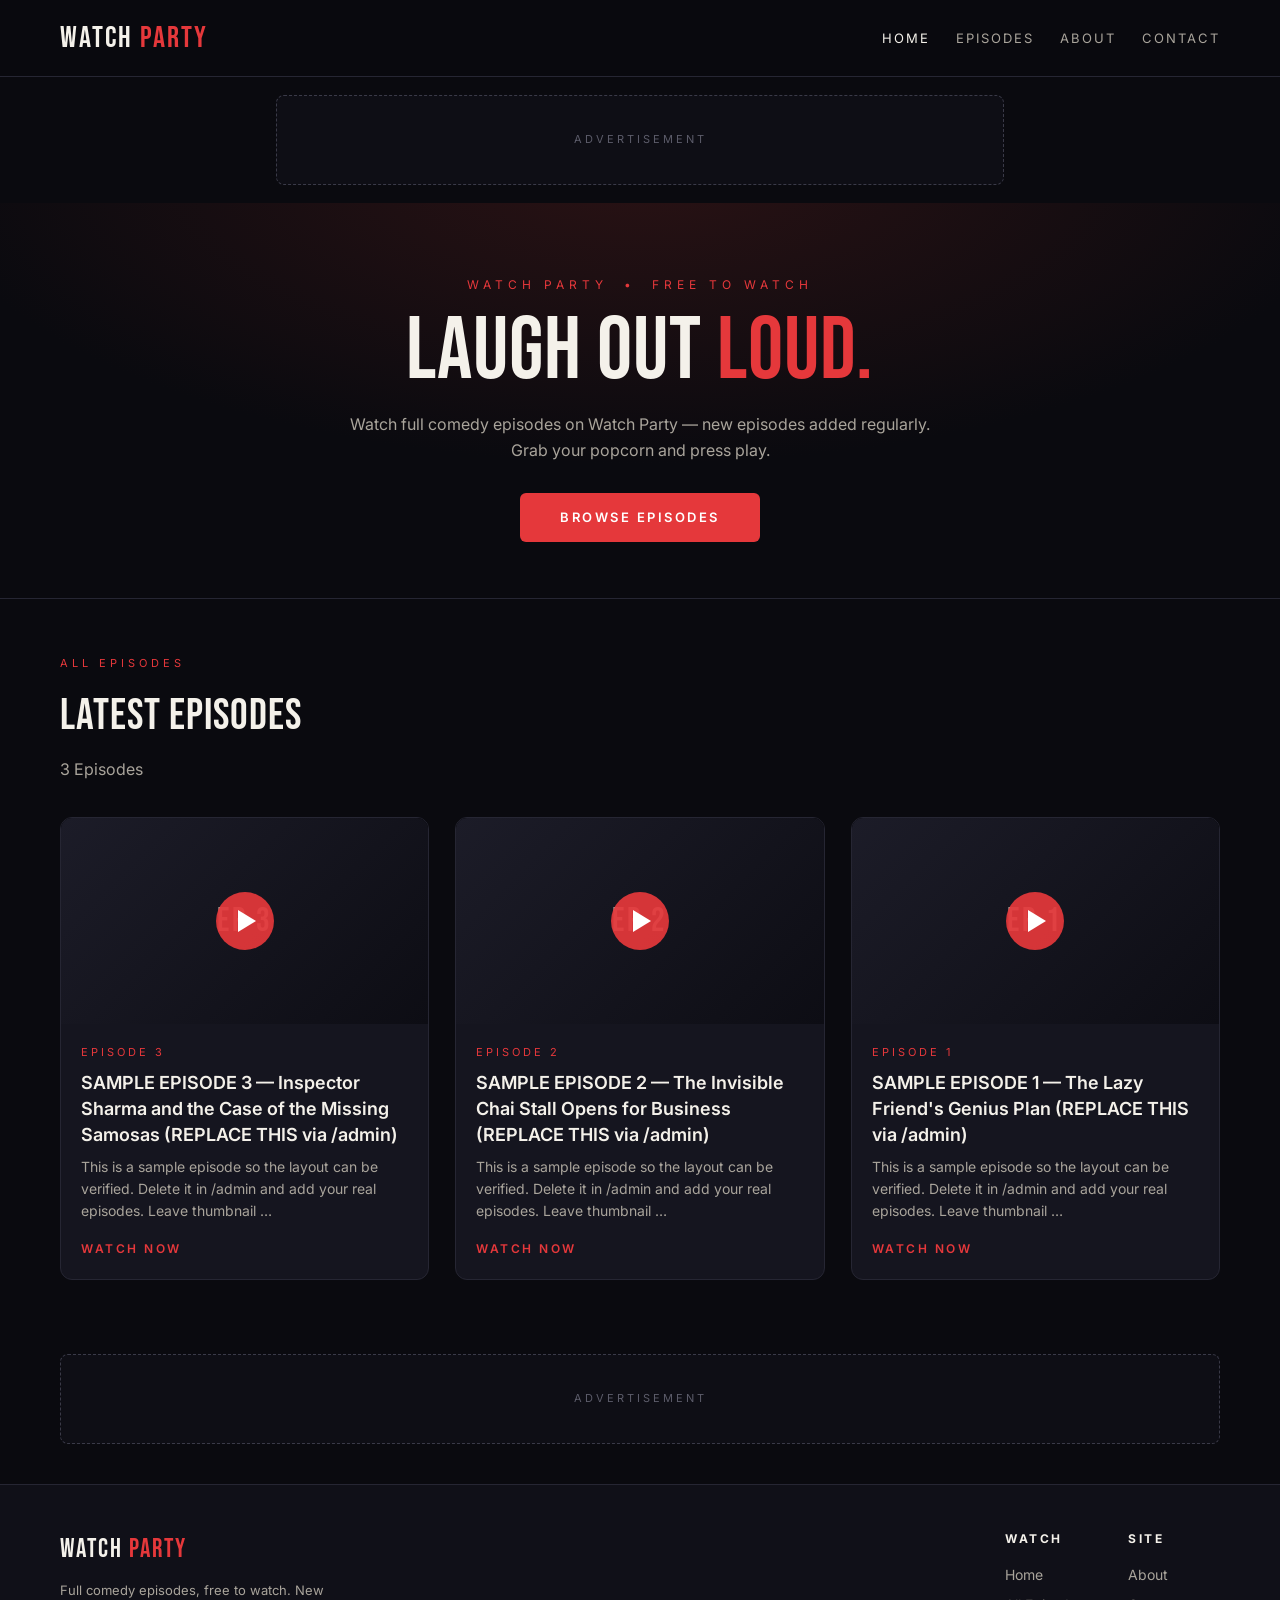
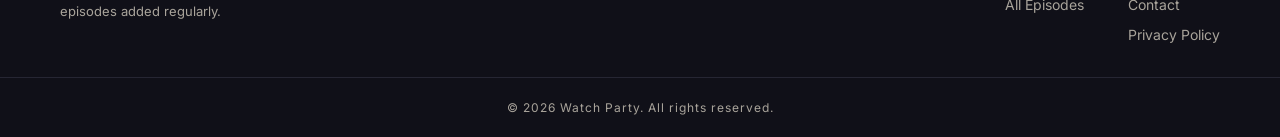
==== index.html @ b06ceb56 "Add files via upload" ====
<!DOCTYPE html>
<html lang="en">
<head>
<meta charset="UTF-8">
<meta name="viewport" content="width=device-width, initial-scale=1.0">
<title>Watch Party — Watch Full Comedy Episodes</title>
<meta name="description" content="Watch Party — watch full comedy episodes, free. New episodes added regularly.">
<meta property="og:title" content="Watch Party — Watch Full Comedy Episodes">
<meta property="og:description" content="Watch full comedy episodes, free. New episodes added regularly.">
<meta property="og:type" content="website">

<!-- ADSTERRA SITE-OPEN AD: paste your Popunder or Interstitial code here.
     This ad fires as soon as the website opens, before the visitor sees anything else.
     Get the code from your Adsterra publisher dashboard: Websites > your site > Popunder (or Interstitial). -->

<link rel="preconnect" href="https://fonts.googleapis.com">
<link rel="preconnect" href="https://fonts.gstatic.com" crossorigin>
<link href="https://fonts.googleapis.com/css2?family=Bebas+Neue&family=Inter:wght@400;500;600;700&display=swap" rel="stylesheet">
<link rel="stylesheet" href="assets/style.css">
<script src="https://identity.netlify.com/v1/netlify-identity-widget.js"></script>
</head>
<body>

<header class="site-header">
  <nav class="nav">
    <a class="logo" href="index.html">Watch <b>Party</b></a>
    <div class="nav-links">
      <a href="index.html" class="active">Home</a>
      <a href="index.html#episodes">Episodes</a>
      <a href="about.html">About</a>
      <a href="contact.html">Contact</a>
    </div>
  </nav>
</header>

<!-- ADSTERRA BANNER 728x90 (responsive): paste your Adsterra Banner code here.
     Recommended: 728x90 Leaderboard for desktop, it auto-scales on mobile.
     Get the code from your Adsterra dashboard: Websites > your site > Banners > Create ad unit. -->
<div class="ad-slot"><div class="ad-box">Advertisement</div></div>

<main>
  <section class="hero">
    <div class="kicker">Watch Party &nbsp;•&nbsp; Free To Watch</div>
    <h1>Laugh Out <span>Loud.</span></h1>
    <p>Watch full comedy episodes on Watch Party — new episodes added regularly. Grab your popcorn and press play.</p>
    <a class="btn" href="#episodes">Browse Episodes</a>
  </section>

  <div class="wrap" id="episodes">
    <div class="sec-head">
      <div class="kicker">All Episodes</div>
      <h2>Latest Episodes</h2>
      <p id="episode-count"></p>
    </div>
    <div class="grid" id="episode-grid"><!-- episodes render here from episodes.json --></div>
    <div class="notfound" id="episode-empty" style="display:none">
      <h2>No episodes yet</h2>
      <p>New episodes are on the way — check back soon.</p>
    </div>
  </div>

  <!-- ADSTERRA IN-FEED BANNER (responsive): paste a second Adsterra Banner code here.
       Placed between the episode grid and the footer so visitors see an ad after browsing. -->
  <div class="ad-slot responsive"><div class="ad-box">Advertisement</div></div>
</main>

<footer>
  <div class="f-wrap">
    <div class="f-brand">
      <a class="logo" href="index.html">Watch <b>Party</b></a>
      <p>Full comedy episodes, free to watch. New episodes added regularly.</p>
    </div>
    <div class="f-links">
      <div>
        <h4>Watch</h4>
        <a href="index.html">Home</a>
        <a href="index.html#episodes">All Episodes</a>
      </div>
      <div>
        <h4>Site</h4>
        <a href="about.html">About</a>
        <a href="contact.html">Contact</a>
        <a href="privacy.html">Privacy Policy</a>
      </div>
    </div>
  </div>
  <div class="f-bottom">© 2026 Watch Party. All rights reserved.</div>
</footer>

<script src="assets/site.js"></script>
<script>renderGrid();</script>

<!-- ADSTERRA SOCIAL BAR: paste your Social Bar code here, just before </body>.
     Floating notification-style ads appear periodically while visitors browse and watch.
     This is what keeps ads coming "in between" while a video plays — it runs on the
     page around the player, which is the correct approach (see the note on watch.html).
     Get the code from your Adsterra dashboard: Websites > your site > Social Bar. -->

</body>
</html>
---- assets/style.css ----
/* Watch Party — dark cinematic theme, mobile-first */
:root{
  --bg:#0a0a0f;
  --bg2:#101018;
  --card:#15151f;
  --line:#262633;
  --text:#f4f1ea;
  --muted:#a9a49b;
  --accent:#e5383b;
  --accent-d:#b8252a;
  --gold:#d9a441;
  --radius:12px;
}
*{margin:0;padding:0;box-sizing:border-box}
html{scroll-behavior:smooth}
body{font-family:'Inter',system-ui,-apple-system,'Segoe UI',Roboto,sans-serif;background:var(--bg);color:var(--text);line-height:1.6;-webkit-font-smoothing:antialiased}
h1,h2,h3{font-family:'Bebas Neue',Impact,sans-serif;letter-spacing:1px;font-weight:400}
a{color:inherit}
img{max-width:100%}

/* ---------- header ---------- */
.site-header{position:sticky;top:0;z-index:50;background:rgba(10,10,15,.94);backdrop-filter:blur(8px);border-bottom:1px solid var(--line)}
.nav{max-width:1200px;margin:0 auto;display:flex;align-items:center;justify-content:space-between;padding:14px 20px}
.logo{font-family:'Bebas Neue',Impact,sans-serif;font-size:30px;letter-spacing:2px;text-decoration:none;color:var(--text)}
.logo b{color:var(--accent);font-weight:400}
.nav-links{display:flex;gap:26px}
.nav-links a{color:var(--muted);text-decoration:none;font-size:13px;letter-spacing:2px;text-transform:uppercase}
.nav-links a:hover,.nav-links a.active{color:var(--text)}

/* ---------- ad slots ---------- */
.ad-slot{display:flex;align-items:center;justify-content:center;min-height:90px;margin:18px auto;max-width:1200px;padding:0 20px}
.ad-slot .ad-box{width:100%;max-width:728px;min-height:90px;border:1px dashed #3a3a48;border-radius:8px;display:flex;align-items:center;justify-content:center;color:#5c5c6a;font-size:11px;letter-spacing:3px;text-transform:uppercase;background:#0e0e15}
.ad-slot .ad-box.tall{min-height:250px;max-width:300px}
.ad-slot.responsive .ad-box{max-width:100%}

/* ---------- hero ---------- */
.hero{background:radial-gradient(1200px 500px at 50% -10%,#2a1214 0%,var(--bg) 60%);padding:72px 20px 56px;text-align:center;border-bottom:1px solid var(--line)}
.hero .kicker{color:var(--accent);letter-spacing:5px;font-size:12px;text-transform:uppercase;margin-bottom:14px}
.hero h1{font-size:64px;line-height:1;margin-bottom:16px}
.hero h1 span{color:var(--accent)}
.hero p{color:var(--muted);max-width:600px;margin:0 auto 30px;font-size:16px}
.btn{display:inline-block;background:var(--accent);color:#fff;padding:14px 40px;text-decoration:none;font-size:13px;letter-spacing:2.5px;text-transform:uppercase;font-weight:600;border-radius:6px;border:none;cursor:pointer}
.btn:hover{background:var(--accent-d)}
.btn.ghost{background:transparent;border:1.5px solid var(--accent);color:var(--accent);margin-left:12px}

/* ---------- sections ---------- */
.wrap{max-width:1200px;margin:0 auto;padding:56px 20px}
.sec-head{margin-bottom:34px}
.sec-head .kicker{color:var(--accent);letter-spacing:4px;font-size:11px;text-transform:uppercase;margin-bottom:8px}
.sec-head h2{font-size:44px}
.sec-head p{color:var(--muted);margin-top:6px}

/* ---------- episode grid ---------- */
.grid{display:grid;grid-template-columns:1fr;gap:26px}
.ep-card{background:var(--card);border:1px solid var(--line);border-radius:var(--radius);overflow:hidden;text-decoration:none;display:flex;flex-direction:column;transition:transform .25s,border-color .25s}
.ep-card:hover{transform:translateY(-5px);border-color:var(--accent)}
.ep-thumb{position:relative;aspect-ratio:16/9;background:#000;overflow:hidden}
.ep-thumb img{width:100%;height:100%;object-fit:cover;display:block}
.thumb-ph{position:absolute;inset:0;display:flex;align-items:center;justify-content:center;background:linear-gradient(135deg,#1c1c28,#0d0d14);color:var(--muted);font-family:'Bebas Neue',Impact,sans-serif;font-size:34px;letter-spacing:3px}
.play-badge{position:absolute;inset:0;display:flex;align-items:center;justify-content:center;pointer-events:none}
.play-badge i{width:58px;height:58px;border-radius:50%;background:rgba(229,56,59,.92);display:flex;align-items:center;justify-content:center;font-style:normal}
.play-badge i::after{content:'';border-left:18px solid #fff;border-top:11px solid transparent;border-bottom:11px solid transparent;margin-left:4px}
.ep-info{padding:20px;display:flex;flex-direction:column;gap:8px;flex:1}
.ep-num{font-size:11px;letter-spacing:3px;color:var(--accent);text-transform:uppercase}
/* Full episode titles are ALWAYS shown in full — never truncated, never ellipsis */
.ep-title{font-family:'Inter',sans-serif;font-size:18px;font-weight:600;line-height:1.45;overflow:visible;white-space:normal;text-overflow:clip}
.ep-desc{color:var(--muted);font-size:14px;line-height:1.55}
.ep-card .watch-link{margin-top:auto;padding-top:10px;color:var(--accent);font-size:12px;letter-spacing:2.5px;text-transform:uppercase;font-weight:600}

/* ---------- watch page ---------- */
.watch-layout{display:grid;grid-template-columns:1fr;gap:28px}
.player{position:relative;aspect-ratio:16/9;background:#000;border-radius:var(--radius);overflow:hidden;border:1px solid var(--line)}
.player iframe{position:absolute;inset:0;width:100%;height:100%;border:0}
.watch-title{font-family:'Inter',sans-serif;font-size:26px;font-weight:700;line-height:1.4;margin:18px 0 10px;overflow:visible;white-space:normal}
.watch-meta{color:var(--muted);font-size:13px;letter-spacing:2px;text-transform:uppercase;margin-bottom:14px}
.watch-desc{color:#cfccc4;font-size:15px;line-height:1.7;margin-bottom:8px}
.ep-nav{display:flex;justify-content:space-between;gap:14px;margin-top:28px}
.ep-nav a{flex:1;background:var(--card);border:1px solid var(--line);border-radius:8px;padding:16px;text-decoration:none;font-size:14px}
.ep-nav a:hover{border-color:var(--accent)}
.ep-nav .dir{display:block;font-size:10px;letter-spacing:3px;color:var(--muted);text-transform:uppercase;margin-bottom:6px}
.ep-nav .next{text-align:right}
.ep-nav a.disabled{opacity:.35;pointer-events:none}
.sidebar .side-head{font-size:13px;letter-spacing:3px;text-transform:uppercase;color:var(--muted);margin:6px 0 14px}
.mini-list{display:flex;flex-direction:column;gap:14px}
.mini-card{display:flex;gap:12px;text-decoration:none;background:var(--card);border:1px solid var(--line);border-radius:8px;overflow:hidden}
.mini-card:hover{border-color:var(--accent)}
.mini-card .m-thumb{width:120px;min-width:120px;aspect-ratio:16/9;background:#000;position:relative;overflow:hidden}
.mini-card .m-thumb img{width:100%;height:100%;object-fit:cover}
.mini-card .m-info{padding:10px 10px 10px 0;font-size:13px;font-weight:600;line-height:1.4}
.mini-card .m-num{font-size:10px;letter-spacing:2px;color:var(--accent)}
.notfound{text-align:center;padding:80px 20px}
.notfound h2{font-size:52px;margin-bottom:12px}
.notfound p{color:var(--muted);margin-bottom:26px}

/* ---------- static pages ---------- */
.page{max-width:800px;margin:0 auto;padding:60px 20px}
.page h1{font-size:54px;margin-bottom:20px}
.page h2{font-size:28px;margin:30px 0 10px;color:var(--gold)}
.page p{color:#cfccc4;margin-bottom:14px;font-size:15px}
.page a{color:var(--accent)}

/* ---------- footer ---------- */
footer{border-top:1px solid var(--line);background:var(--bg2);margin-top:40px}
.f-wrap{max-width:1200px;margin:0 auto;padding:44px 20px 26px;display:flex;flex-wrap:wrap;gap:30px;justify-content:space-between}
.f-brand .logo{font-size:26px}
.f-brand p{color:var(--muted);font-size:13px;max-width:300px;margin-top:10px}
.f-links{display:flex;gap:44px}
.f-links h4{font-size:12px;letter-spacing:2.5px;text-transform:uppercase;color:var(--text);margin-bottom:12px;font-family:'Inter',sans-serif}
.f-links a{display:block;color:var(--muted);text-decoration:none;font-size:14px;padding:4px 0}
.f-links a:hover{color:var(--text)}
.f-bottom{border-top:1px solid var(--line);text-align:center;padding:20px;color:var(--muted);font-size:12px;letter-spacing:1px}

/* ---------- responsive ---------- */
@media(min-width:640px){
  .grid{grid-template-columns:repeat(2,1fr)}
  .hero h1{font-size:76px}
}
@media(min-width:1000px){
  .grid{grid-template-columns:repeat(3,1fr)}
  .watch-layout{grid-template-columns:1fr 320px}
  .hero h1{font-size:88px}
}
@media(max-width:640px){
  .nav-links{gap:16px}
  .nav-links a{font-size:11px}
  .hero{padding:54px 16px 44px}
  .btn.ghost{margin-left:0;margin-top:12px}
}
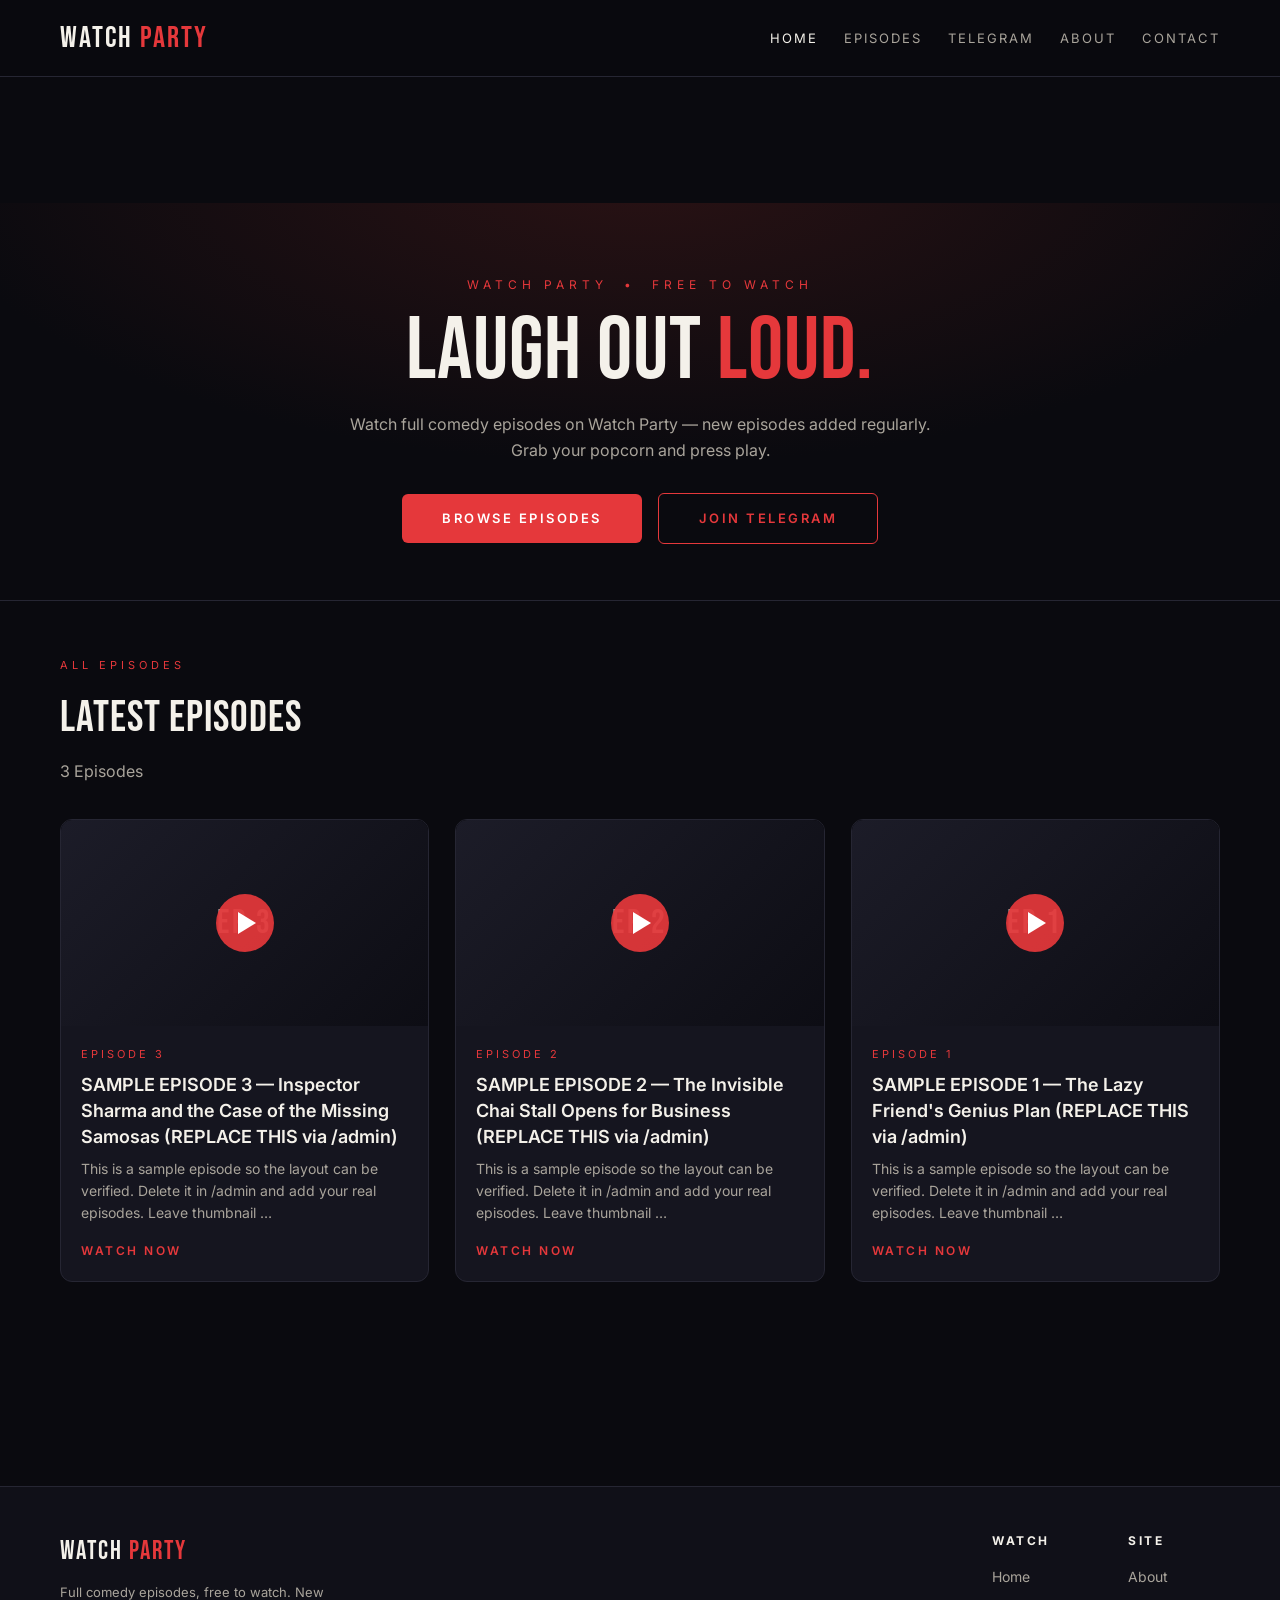
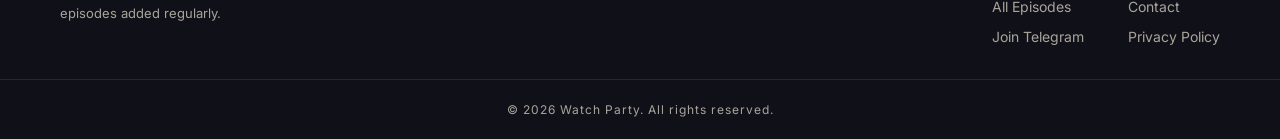
==== commit fcc30a89: "Add files via upload" ====
--- a/index.html
+++ b/index.html
@@ -9,9 +9,9 @@
 <meta property="og:description" content="Watch full comedy episodes, free. New episodes added regularly.">
 <meta property="og:type" content="website">
 
-<!-- ADSTERRA SITE-OPEN AD: paste your Popunder or Interstitial code here.
-     This ad fires as soon as the website opens, before the visitor sees anything else.
-     Get the code from your Adsterra publisher dashboard: Websites > your site > Popunder (or Interstitial). -->
+<!-- ADSTERRA SITE-OPEN AD (Popunder — installed 2026-10-19):
+     This ad fires as soon as the website opens, before the visitor sees anything else. -->
+<script data-cfasync="false" src="https://afders.org/1/72fdf822f1080bb66112a89a2ff8603c"></script>
 
 <link rel="preconnect" href="https://fonts.googleapis.com">
 <link rel="preconnect" href="https://fonts.gstatic.com" crossorigin>
@@ -27,6 +27,7 @@
     <div class="nav-links">
       <a href="index.html" class="active">Home</a>
       <a href="index.html#episodes">Episodes</a>
+      <a href="telegram.html">Telegram</a>
       <a href="about.html">About</a>
       <a href="contact.html">Contact</a>
     </div>
@@ -36,7 +37,18 @@
 <!-- ADSTERRA BANNER 728x90 (responsive): paste your Adsterra Banner code here.
      Recommended: 728x90 Leaderboard for desktop, it auto-scales on mobile.
      Get the code from your Adsterra dashboard: Websites > your site > Banners > Create ad unit. -->
-<div class="ad-slot"><div class="ad-box">Advertisement</div></div>
+<div class="ad-slot"><div class="ad-banner">
+<script>
+  atOptions = {
+    'key' : '9c65dc73147443d5beabba83c526549c',
+    'format' : 'iframe',
+    'height' : 90,
+    'width' : 728,
+    'params' : {}
+  };
+</script>
+<script src="https://bicea.org/22/9c65dc73147443d5beabba83c526549c"></script>
+</div></div>
 
 <main>
   <section class="hero">
@@ -44,6 +56,7 @@
     <h1>Laugh Out <span>Loud.</span></h1>
     <p>Watch full comedy episodes on Watch Party — new episodes added regularly. Grab your popcorn and press play.</p>
     <a class="btn" href="#episodes">Browse Episodes</a>
+    <a class="btn ghost" href="telegram.html">Join Telegram</a>
   </section>
 
   <div class="wrap" id="episodes">
@@ -61,7 +74,18 @@
 
   <!-- ADSTERRA IN-FEED BANNER (responsive): paste a second Adsterra Banner code here.
        Placed between the episode grid and the footer so visitors see an ad after browsing. -->
-  <div class="ad-slot responsive"><div class="ad-box">Advertisement</div></div>
+  <div class="ad-slot responsive"><div class="ad-banner">
+<script>
+  atOptions = {
+    'key' : '9c65dc73147443d5beabba83c526549c',
+    'format' : 'iframe',
+    'height' : 90,
+    'width' : 728,
+    'params' : {}
+  };
+</script>
+<script src="https://bicea.org/22/9c65dc73147443d5beabba83c526549c"></script>
+</div></div>
 </main>
 
 <footer>
@@ -75,6 +99,7 @@
         <h4>Watch</h4>
         <a href="index.html">Home</a>
         <a href="index.html#episodes">All Episodes</a>
+        <a href="telegram.html">Join Telegram</a>
       </div>
       <div>
         <h4>Site</h4>
@@ -90,11 +115,35 @@
 <script src="assets/site.js"></script>
 <script>renderGrid();</script>
 
-<!-- ADSTERRA SOCIAL BAR: paste your Social Bar code here, just before </body>.
+<!-- ADSTERRA SOCIAL BAR (installed 2026-10-19):
      Floating notification-style ads appear periodically while visitors browse and watch.
      This is what keeps ads coming "in between" while a video plays — it runs on the
-     page around the player, which is the correct approach (see the note on watch.html).
-     Get the code from your Adsterra dashboard: Websites > your site > Social Bar. -->
+     page around the player, which is the correct approach (see the note on watch.html). -->
+<script data-cfasync="false" src="https://bicea.org/14/ae7da91d3ce2414f4266203565ecdfc7"></script>
+
+
+<!-- TELEGRAM JOIN POPUP: appears once per visit after 8 seconds, drives channel joins. -->
+<div class="tg-popup" id="tgPopup" hidden>
+  <div class="tg-popup-card">
+    <button class="tg-popup-close" id="tgPopupClose" aria-label="Close">&times;</button>
+    <div class="tg-popup-emoji">&#128276;</div>
+    <h3>New Episodes Sabse Pehle!</h3>
+    <p>Comedy episodes ka alert sabse pehle Telegram pe milta hai. Join karo &mdash; kabhi miss mat karo!</p>
+    <a class="btn" href="telegram.html">Join Telegram</a>
+  </div>
+</div>
+<script>
+(function(){
+  try{ if(sessionStorage.getItem('tgPopupSeen')) return; }catch(e){}
+  setTimeout(function(){
+    var p=document.getElementById('tgPopup'); if(!p) return;
+    p.hidden=false;
+    try{ sessionStorage.setItem('tgPopupSeen','1'); }catch(e){}
+    document.getElementById('tgPopupClose').addEventListener('click',function(){ p.hidden=true; });
+    p.addEventListener('click',function(e){ if(e.target===p) p.hidden=true; });
+  },8000);
+})();
+</script>
 
 </body>
 </html>
--- a/assets/style.css
+++ b/assets/style.css
@@ -126,3 +126,12 @@
   .hero{padding:54px 16px 44px}
   .btn.ghost{margin-left:0;margin-top:12px}
 }
+.ad-banner{width:100%;max-width:728px;margin:0 auto;overflow:hidden;display:flex;justify-content:center}
+.ad-banner iframe{border:0;max-width:none}
+.tg-popup{position:fixed;inset:0;background:rgba(0,0,0,.72);display:flex;align-items:center;justify-content:center;z-index:9999;padding:20px}
+.tg-popup[hidden]{display:none}
+.tg-popup-card{position:relative;background:#14141c;border:1px solid var(--line);border-radius:14px;max-width:380px;width:100%;padding:34px 26px 28px;text-align:center;box-shadow:0 20px 60px rgba(0,0,0,.6)}
+.tg-popup-emoji{font-size:44px;margin-bottom:10px}
+.tg-popup-card h3{font-size:24px;margin:0 0 10px}
+.tg-popup-card p{color:var(--muted);font-size:14px;margin:0 0 20px}
+.tg-popup-close{position:absolute;top:10px;right:12px;background:none;border:none;color:var(--muted);font-size:20px;cursor:pointer}
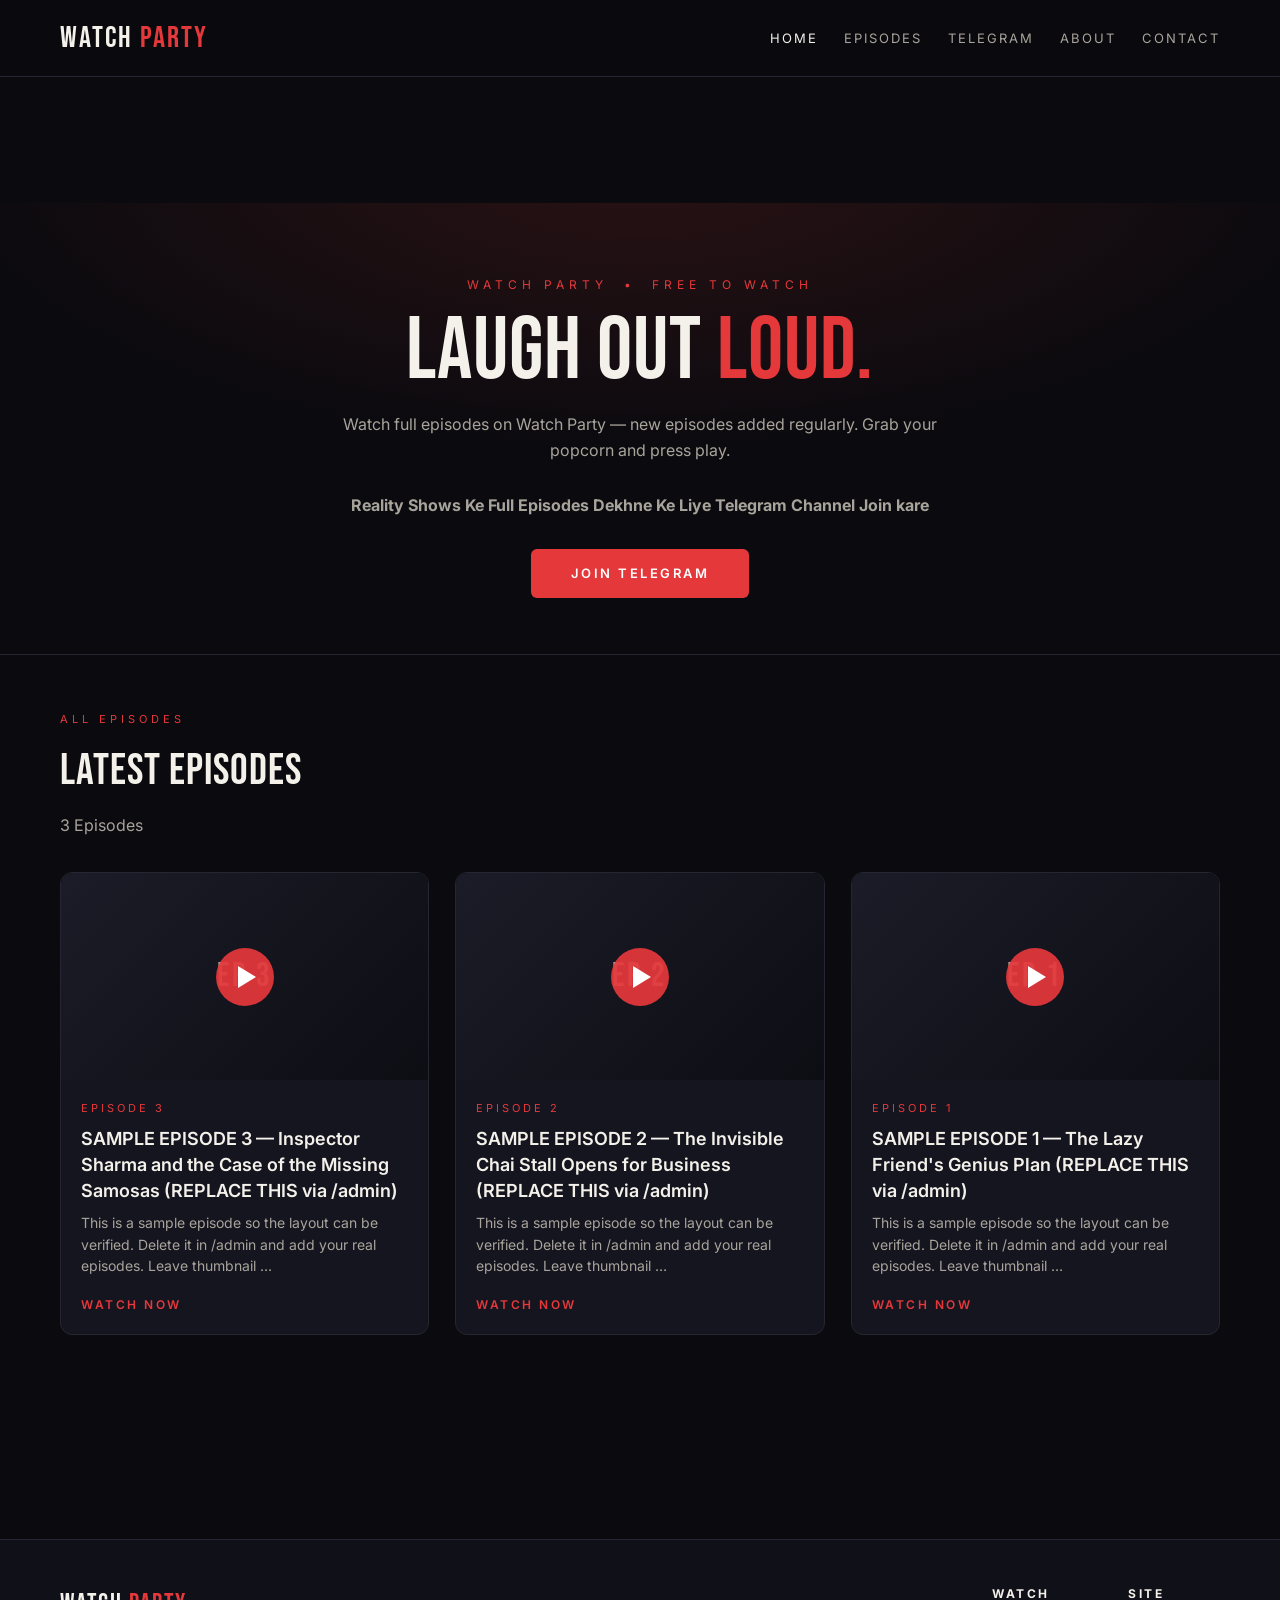
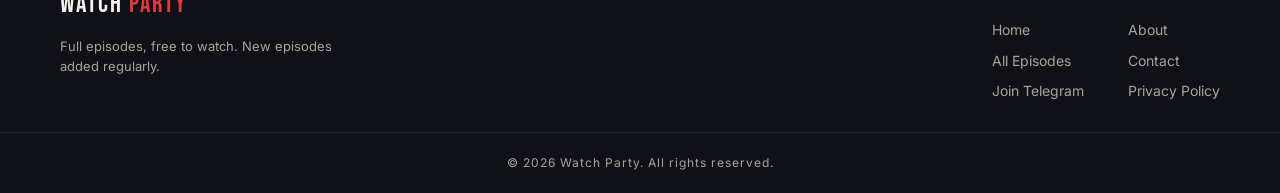
==== commit 80d722a1: "Hero update: remove Browse Episodes, solid Join Telegram, new Telegram line, remove comedy wording." ====
--- a/index.html
+++ b/index.html
@@ -3,10 +3,10 @@
 <head>
 <meta charset="UTF-8">
 <meta name="viewport" content="width=device-width, initial-scale=1.0">
-<title>Watch Party — Watch Full Comedy Episodes</title>
-<meta name="description" content="Watch Party — watch full comedy episodes, free. New episodes added regularly.">
-<meta property="og:title" content="Watch Party — Watch Full Comedy Episodes">
-<meta property="og:description" content="Watch full comedy episodes, free. New episodes added regularly.">
+<title>Watch Party — Watch Full Episodes</title>
+<meta name="description" content="Watch Party — watch full episodes, free. New episodes added regularly.">
+<meta property="og:title" content="Watch Party — Watch Full Episodes">
+<meta property="og:description" content="Watch full episodes, free. New episodes added regularly.">
 <meta property="og:type" content="website">
 
 <!-- ADSTERRA SITE-OPEN AD (Popunder — installed 2026-10-19):
@@ -54,9 +54,9 @@
   <section class="hero">
     <div class="kicker">Watch Party &nbsp;•&nbsp; Free To Watch</div>
     <h1>Laugh Out <span>Loud.</span></h1>
-    <p>Watch full comedy episodes on Watch Party — new episodes added regularly. Grab your popcorn and press play.</p>
-    <a class="btn" href="#episodes">Browse Episodes</a>
-    <a class="btn ghost" href="telegram.html">Join Telegram</a>
+    <p>Watch full episodes on Watch Party — new episodes added regularly. Grab your popcorn and press play.</p>
+    
+    <p><strong>Reality Shows Ke Full Episodes Dekhne Ke Liye Telegram Channel Join kare</strong></p><a class="btn" href="telegram.html">Join Telegram</a>
   </section>
 
   <div class="wrap" id="episodes">
@@ -92,7 +92,7 @@
   <div class="f-wrap">
     <div class="f-brand">
       <a class="logo" href="index.html">Watch <b>Party</b></a>
-      <p>Full comedy episodes, free to watch. New episodes added regularly.</p>
+      <p>Full episodes, free to watch. New episodes added regularly.</p>
     </div>
     <div class="f-links">
       <div>
@@ -128,7 +128,7 @@
     <button class="tg-popup-close" id="tgPopupClose" aria-label="Close">&times;</button>
     <div class="tg-popup-emoji">&#128276;</div>
     <h3>New Episodes Sabse Pehle!</h3>
-    <p>Comedy episodes ka alert sabse pehle Telegram pe milta hai. Join karo &mdash; kabhi miss mat karo!</p>
+    <p>Episodes ka alert sabse pehle Telegram pe milta hai. Join karo &mdash; kabhi miss mat karo!</p>
     <a class="btn" href="telegram.html">Join Telegram</a>
   </div>
 </div>
--- a/assets/style.css
+++ b/assets/style.css
@@ -135,3 +135,4 @@
 .tg-popup-card h3{font-size:24px;margin:0 0 10px}
 .tg-popup-card p{color:var(--muted);font-size:14px;margin:0 0 20px}
 .tg-popup-close{position:absolute;top:10px;right:12px;background:none;border:none;color:var(--muted);font-size:20px;cursor:pointer}
+.tg-steps{margin-top:14px;font-size:12px;letter-spacing:2px;text-transform:uppercase;color:var(--muted)}
